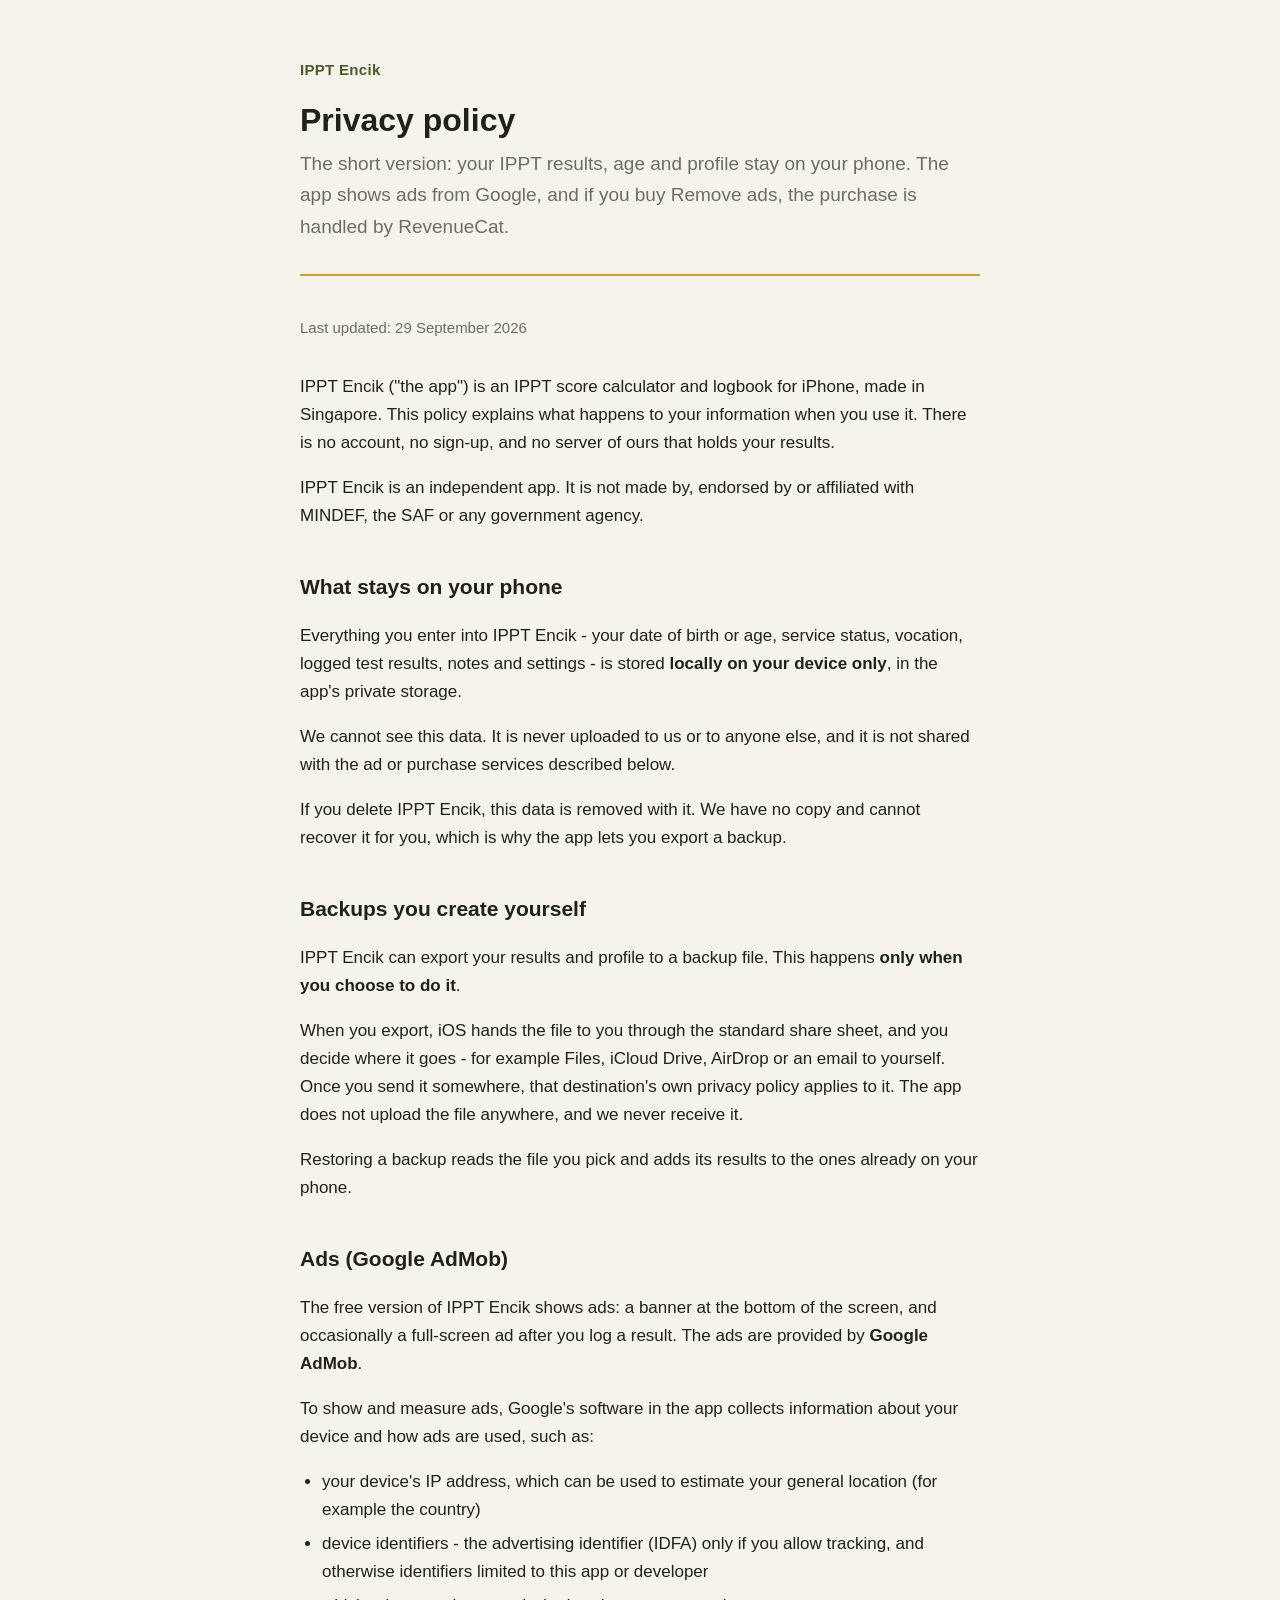
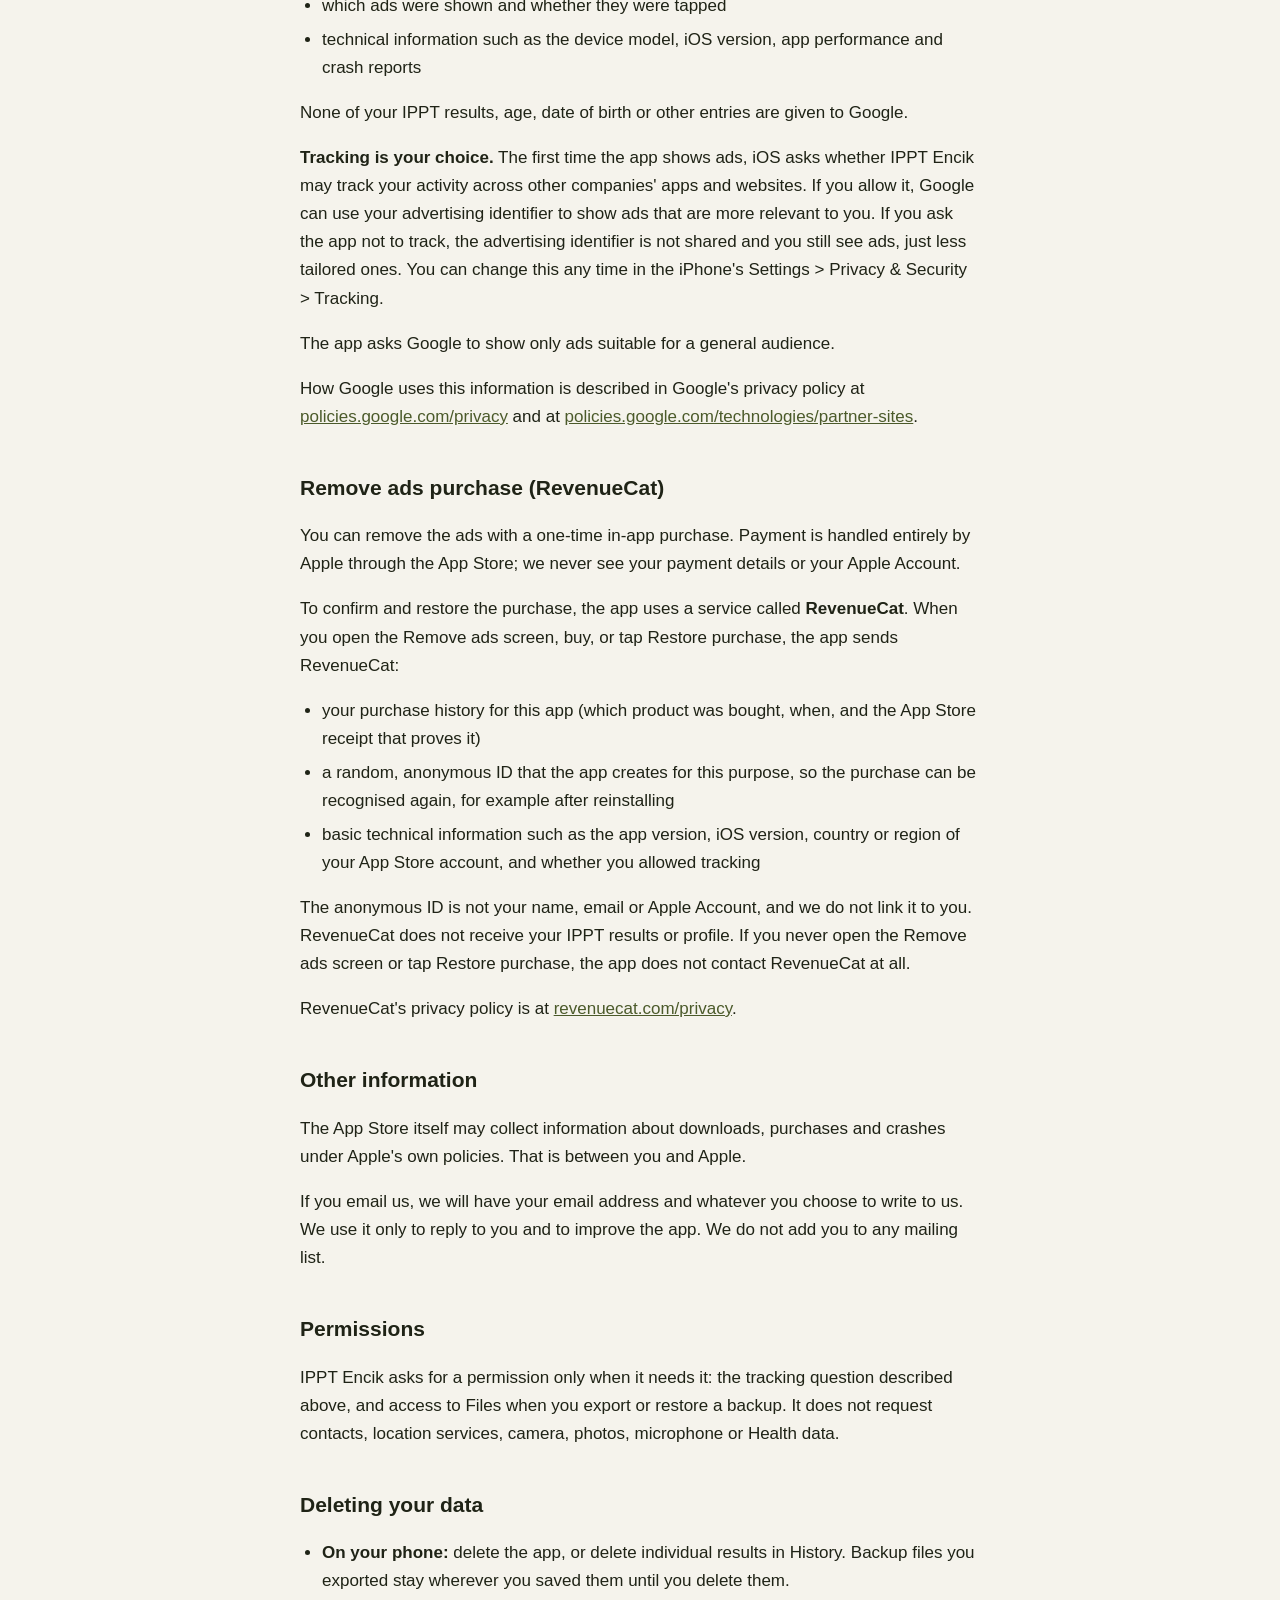
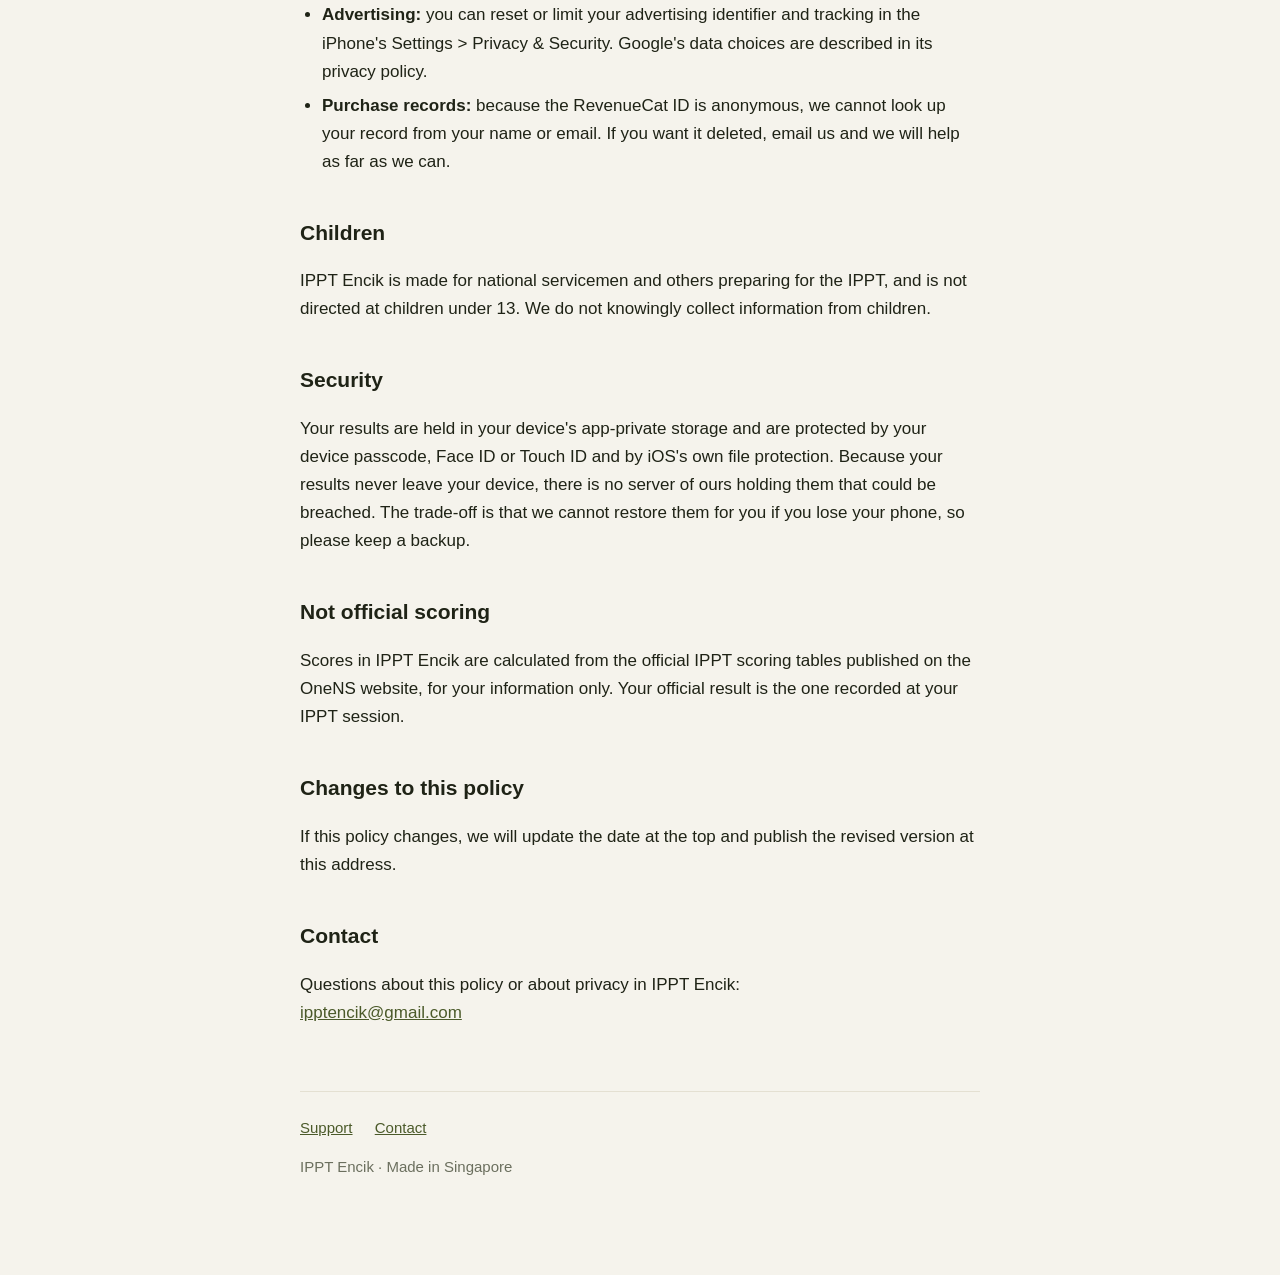
==== privacy.html @ 118f2965 "IPPT Encik support and privacy pages" ====
<!doctype html>
<html lang="en">
<head>
<meta charset="utf-8">
<meta name="viewport" content="width=device-width, initial-scale=1">
<title>IPPT Encik - Privacy policy</title>
<meta name="description" content="Your IPPT results stay on your phone. IPPT Encik has no account. Ads are served by Google AdMob and purchases are handled by RevenueCat.">
<link rel="stylesheet" href="style.css">
</head>
<body>
<div class="wrap">

<header>
  <a class="mark" href="./">IPPT Encik</a>
  <h1>Privacy policy</h1>
  <p class="lede">The short version: your IPPT results, age and profile stay on your phone. The app shows ads from Google, and if you buy Remove ads, the purchase is handled by RevenueCat.</p>
</header>

<p class="updated">Last updated: 29 September 2026</p>

<p>IPPT Encik ("the app") is an IPPT score calculator and logbook for iPhone, made in Singapore. This policy explains what happens to your information when you use it. There is no account, no sign-up, and no server of ours that holds your results.</p>

<p>IPPT Encik is an independent app. It is not made by, endorsed by or affiliated with MINDEF, the SAF or any government agency.</p>

<h2>What stays on your phone</h2>
<p>Everything you enter into IPPT Encik - your date of birth or age, service status, vocation, logged test results, notes and settings - is stored <strong>locally on your device only</strong>, in the app's private storage.</p>
<p>We cannot see this data. It is never uploaded to us or to anyone else, and it is not shared with the ad or purchase services described below.</p>
<p>If you delete IPPT Encik, this data is removed with it. We have no copy and cannot recover it for you, which is why the app lets you export a backup.</p>

<h2>Backups you create yourself</h2>
<p>IPPT Encik can export your results and profile to a backup file. This happens <strong>only when you choose to do it</strong>.</p>
<p>When you export, iOS hands the file to you through the standard share sheet, and you decide where it goes - for example Files, iCloud Drive, AirDrop or an email to yourself. Once you send it somewhere, that destination's own privacy policy applies to it. The app does not upload the file anywhere, and we never receive it.</p>
<p>Restoring a backup reads the file you pick and adds its results to the ones already on your phone.</p>

<h2>Ads (Google AdMob)</h2>
<p>The free version of IPPT Encik shows ads: a banner at the bottom of the screen, and occasionally a full-screen ad after you log a result. The ads are provided by <strong>Google AdMob</strong>.</p>
<p>To show and measure ads, Google's software in the app collects information about your device and how ads are used, such as:</p>
<ul>
  <li>your device's IP address, which can be used to estimate your general location (for example the country)</li>
  <li>device identifiers - the advertising identifier (IDFA) only if you allow tracking, and otherwise identifiers limited to this app or developer</li>
  <li>which ads were shown and whether they were tapped</li>
  <li>technical information such as the device model, iOS version, app performance and crash reports</li>
</ul>
<p>None of your IPPT results, age, date of birth or other entries are given to Google.</p>
<p><strong>Tracking is your choice.</strong> The first time the app shows ads, iOS asks whether IPPT Encik may track your activity across other companies' apps and websites. If you allow it, Google can use your advertising identifier to show ads that are more relevant to you. If you ask the app not to track, the advertising identifier is not shared and you still see ads, just less tailored ones. You can change this any time in the iPhone's Settings &gt; Privacy &amp; Security &gt; Tracking.</p>
<p>The app asks Google to show only ads suitable for a general audience.</p>
<p>How Google uses this information is described in Google's privacy policy at <a href="https://policies.google.com/privacy">policies.google.com/privacy</a> and at <a href="https://policies.google.com/technologies/partner-sites">policies.google.com/technologies/partner-sites</a>.</p>

<h2>Remove ads purchase (RevenueCat)</h2>
<p>You can remove the ads with a one-time in-app purchase. Payment is handled entirely by Apple through the App Store; we never see your payment details or your Apple Account.</p>
<p>To confirm and restore the purchase, the app uses a service called <strong>RevenueCat</strong>. When you open the Remove ads screen, buy, or tap Restore purchase, the app sends RevenueCat:</p>
<ul>
  <li>your purchase history for this app (which product was bought, when, and the App Store receipt that proves it)</li>
  <li>a random, anonymous ID that the app creates for this purpose, so the purchase can be recognised again, for example after reinstalling</li>
  <li>basic technical information such as the app version, iOS version, country or region of your App Store account, and whether you allowed tracking</li>
</ul>
<p>The anonymous ID is not your name, email or Apple Account, and we do not link it to you. RevenueCat does not receive your IPPT results or profile. If you never open the Remove ads screen or tap Restore purchase, the app does not contact RevenueCat at all.</p>
<p>RevenueCat's privacy policy is at <a href="https://www.revenuecat.com/privacy">revenuecat.com/privacy</a>.</p>

<h2>Other information</h2>
<p>The App Store itself may collect information about downloads, purchases and crashes under Apple's own policies. That is between you and Apple.</p>
<p>If you email us, we will have your email address and whatever you choose to write to us. We use it only to reply to you and to improve the app. We do not add you to any mailing list.</p>

<h2>Permissions</h2>
<p>IPPT Encik asks for a permission only when it needs it: the tracking question described above, and access to Files when you export or restore a backup. It does not request contacts, location services, camera, photos, microphone or Health data.</p>

<h2>Deleting your data</h2>
<ul>
  <li><strong>On your phone:</strong> delete the app, or delete individual results in History. Backup files you exported stay wherever you saved them until you delete them.</li>
  <li><strong>Advertising:</strong> you can reset or limit your advertising identifier and tracking in the iPhone's Settings &gt; Privacy &amp; Security. Google's data choices are described in its privacy policy.</li>
  <li><strong>Purchase records:</strong> because the RevenueCat ID is anonymous, we cannot look up your record from your name or email. If you want it deleted, email us and we will help as far as we can.</li>
</ul>

<h2>Children</h2>
<p>IPPT Encik is made for national servicemen and others preparing for the IPPT, and is not directed at children under 13. We do not knowingly collect information from children.</p>

<h2>Security</h2>
<p>Your results are held in your device's app-private storage and are protected by your device passcode, Face ID or Touch ID and by iOS's own file protection. Because your results never leave your device, there is no server of ours holding them that could be breached. The trade-off is that we cannot restore them for you if you lose your phone, so please keep a backup.</p>

<h2>Not official scoring</h2>
<p>Scores in IPPT Encik are calculated from the official IPPT scoring tables published on the OneNS website, for your information only. Your official result is the one recorded at your IPPT session.</p>

<h2>Changes to this policy</h2>
<p>If this policy changes, we will update the date at the top and publish the revised version at this address.</p>

<h2>Contact</h2>
<p>Questions about this policy or about privacy in IPPT Encik:<br>
<a href="mailto:ipptencik@gmail.com">ipptencik@gmail.com</a></p>

<footer>
  <a href="./">Support</a>
  <a href="mailto:ipptencik@gmail.com">Contact</a>
  <p>IPPT Encik · Made in Singapore</p>
</footer>

</div>
</body>
</html>
---- style.css ----
:root {
  --brand: #4b5a2a;
  --accent: #c9a227;
  --ink: #1f2316;
  --ink-muted: #6b6f5e;
  --page-bg: #f5f3ec;
  --card-bg: #ffffff;
  --border: #e4e0d2;
}

* { box-sizing: border-box; }

body {
  margin: 0;
  padding: 0 20px 80px;
  background: var(--page-bg);
  color: var(--ink);
  font: 400 17px/1.65 -apple-system, BlinkMacSystemFont, "Segoe UI", Roboto, sans-serif;
  -webkit-text-size-adjust: 100%;
}

.wrap { max-width: 680px; margin: 0 auto; }

header {
  padding: 56px 0 32px;
  border-bottom: 2px solid var(--accent);
  margin-bottom: 40px;
}

.mark {
  display: inline-block;
  font-weight: 600;
  font-size: 15px;
  letter-spacing: 0.02em;
  color: var(--brand);
  text-decoration: none;
}

h1 { font-size: 32px; line-height: 1.25; font-weight: 600; margin: 16px 0 8px; }
h2 { font-size: 21px; font-weight: 600; margin: 40px 0 12px; }
h3 { font-size: 17px; font-weight: 600; margin: 28px 0 6px; }

.lede { font-size: 19px; color: var(--ink-muted); margin: 0; }
.updated { font-size: 15px; color: var(--ink-muted); margin: 0 0 32px; }

a { color: var(--brand); }

.card {
  background: var(--card-bg);
  border: 1px solid var(--border);
  border-radius: 14px;
  padding: 24px 28px;
  margin: 32px 0;
}

.card h3:first-child { margin-top: 0; }

table { width: 100%; border-collapse: collapse; font-size: 15px; margin: 12px 0; }
th, td { text-align: left; vertical-align: top; padding: 8px 10px 8px 0; border-bottom: 1px solid var(--border); }
th { font-weight: 600; }

ul { padding-left: 22px; }
li { margin: 6px 0; }

footer {
  margin-top: 64px;
  padding-top: 24px;
  border-top: 1px solid var(--border);
  font-size: 15px;
  color: var(--ink-muted);
}

footer a { margin-right: 18px; }

@media (prefers-color-scheme: dark) {
  :root {
    --ink: #ecebe3;
    --ink-muted: #a5a796;
    --page-bg: #151812;
    --card-bg: #1f231a;
    --border: #33382a;
    --brand: #c2cf94;
  }
}

@media (max-width: 520px) {
  h1 { font-size: 27px; }
  .card { padding: 20px; }
  header { padding-top: 36px; }
  table { font-size: 14px; }
}
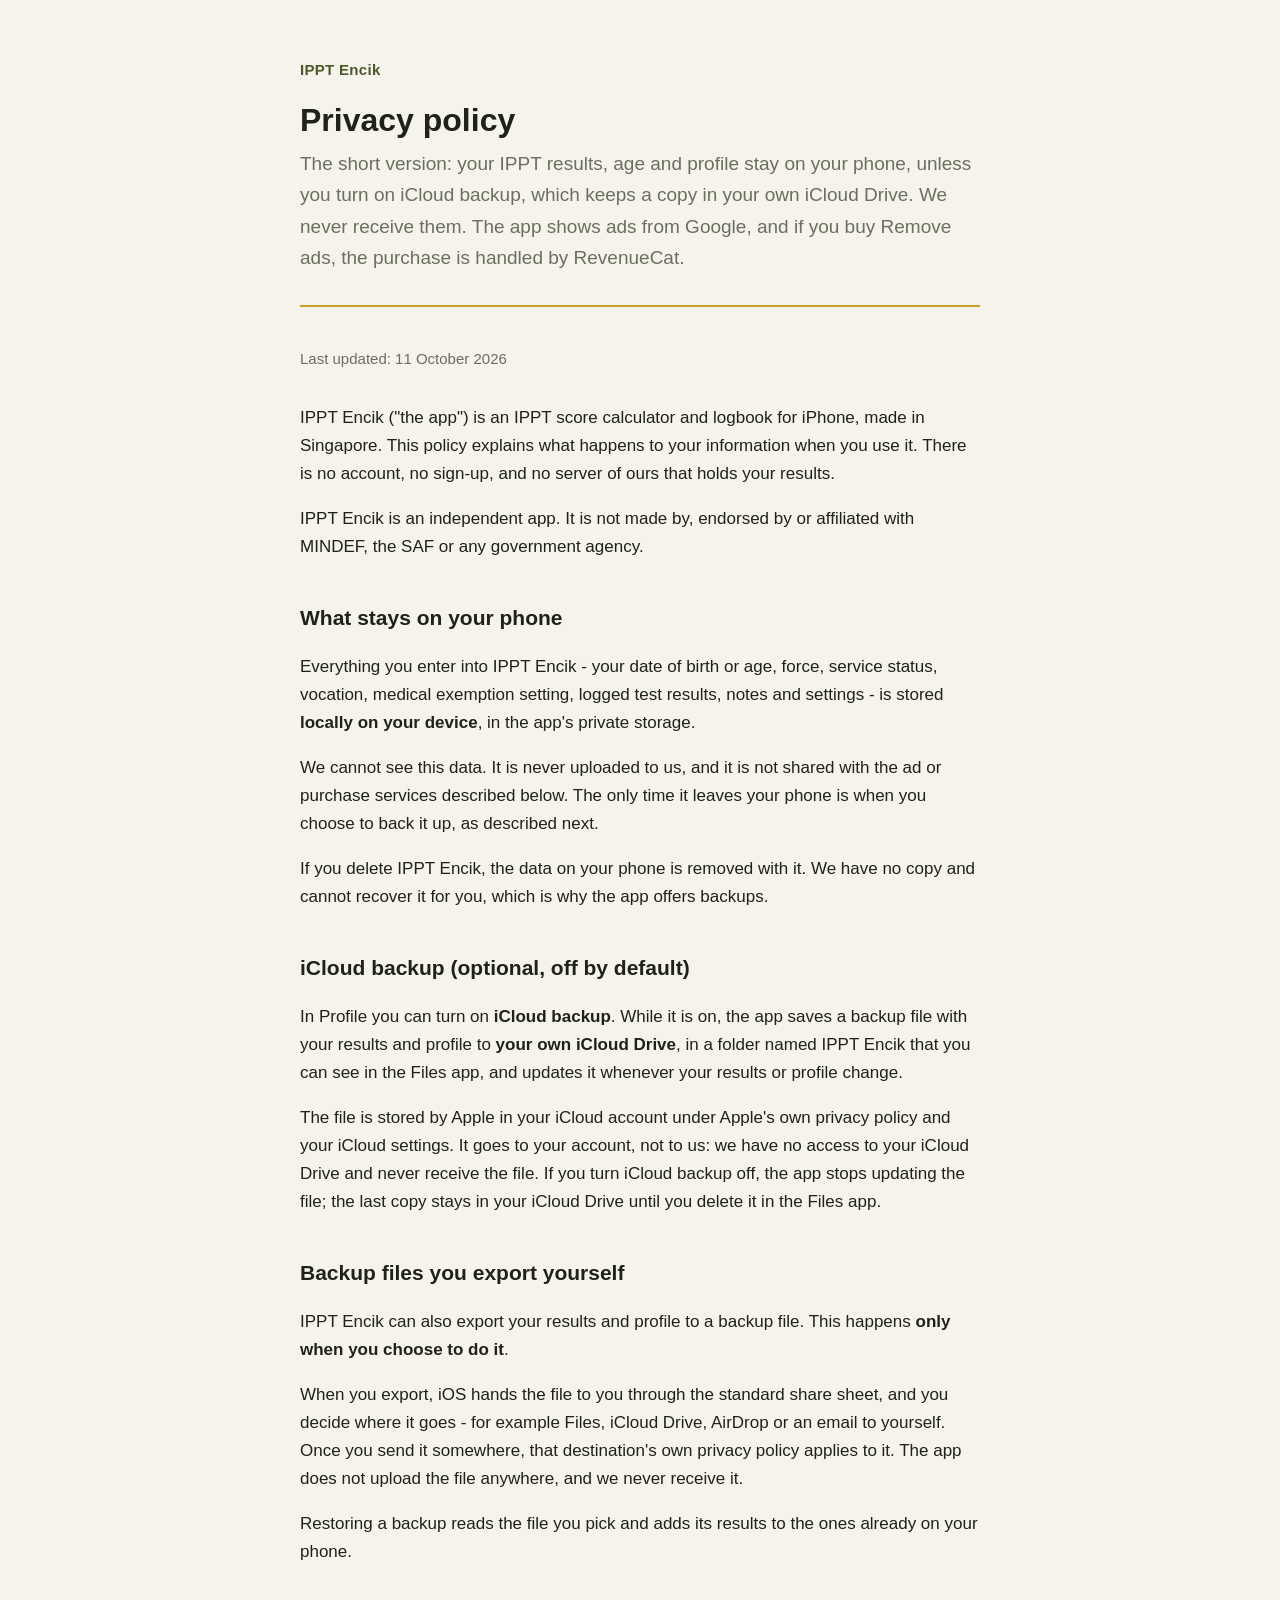
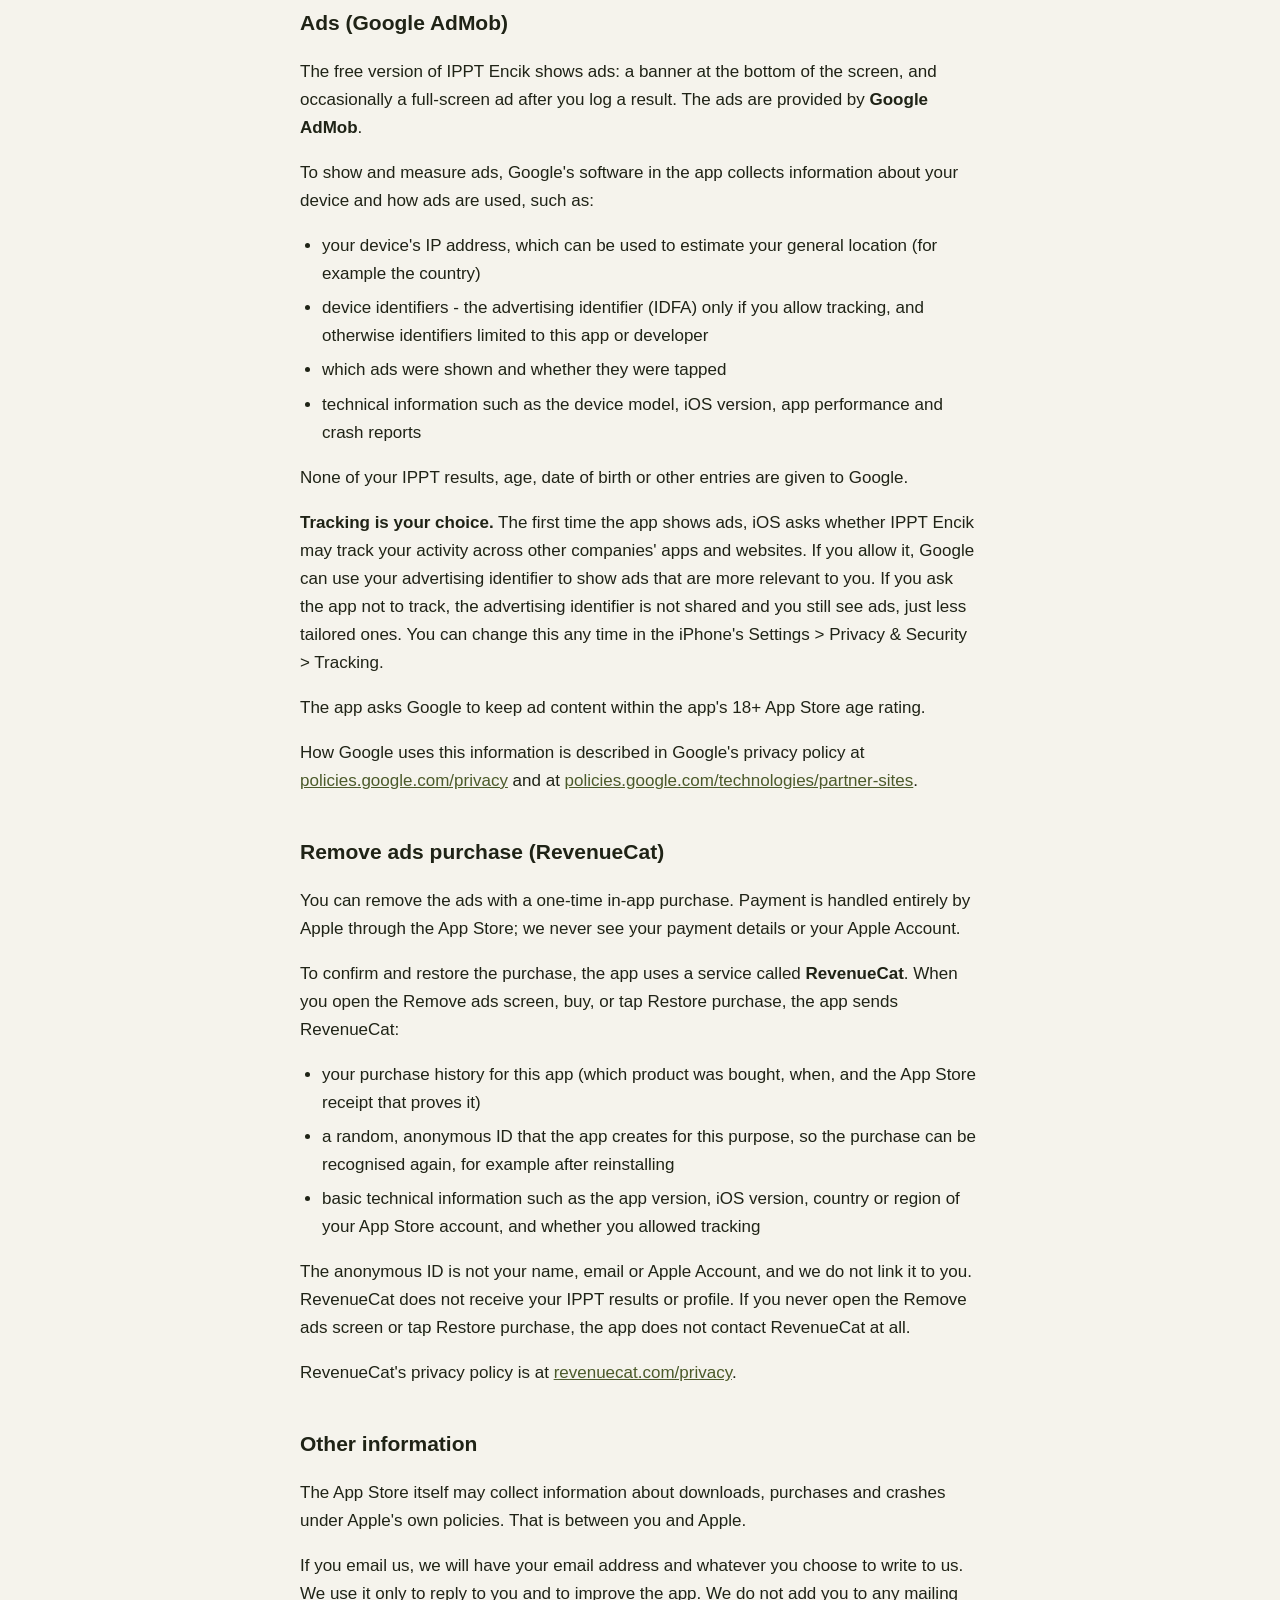
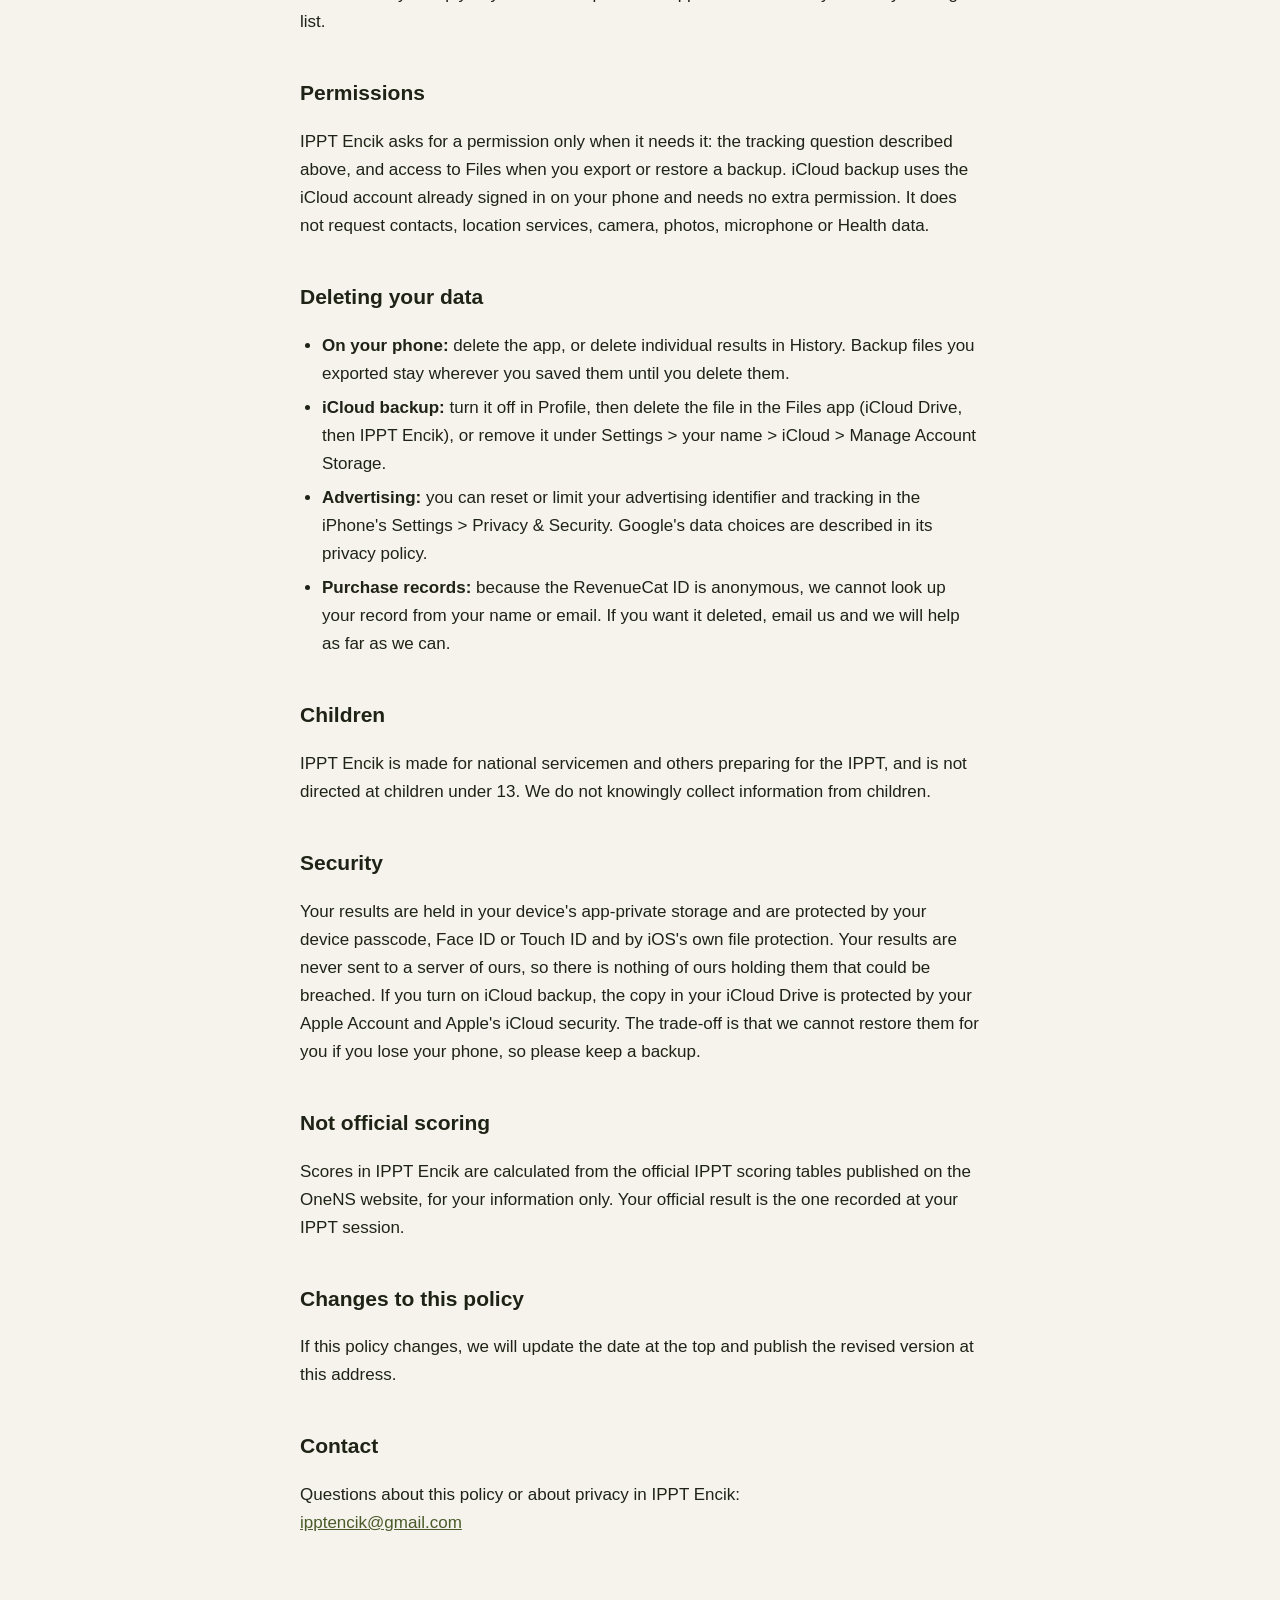
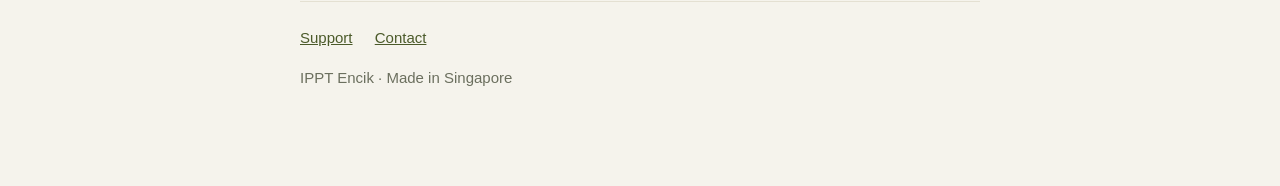
==== commit 585e91a9: "Support FAQ + privacy policy for 1.1 (SPF/SCDF, medical exemption, iCloud backup) Publish (merge to " ====
--- a/privacy.html
+++ b/privacy.html
@@ -13,22 +13,26 @@
 <header>
   <a class="mark" href="./">IPPT Encik</a>
   <h1>Privacy policy</h1>
-  <p class="lede">The short version: your IPPT results, age and profile stay on your phone. The app shows ads from Google, and if you buy Remove ads, the purchase is handled by RevenueCat.</p>
+  <p class="lede">The short version: your IPPT results, age and profile stay on your phone, unless you turn on iCloud backup, which keeps a copy in your own iCloud Drive. We never receive them. The app shows ads from Google, and if you buy Remove ads, the purchase is handled by RevenueCat.</p>
 </header>
 
-<p class="updated">Last updated: 29 September 2026</p>
+<p class="updated">Last updated: 11 October 2026</p>
 
 <p>IPPT Encik ("the app") is an IPPT score calculator and logbook for iPhone, made in Singapore. This policy explains what happens to your information when you use it. There is no account, no sign-up, and no server of ours that holds your results.</p>
 
 <p>IPPT Encik is an independent app. It is not made by, endorsed by or affiliated with MINDEF, the SAF or any government agency.</p>
 
 <h2>What stays on your phone</h2>
-<p>Everything you enter into IPPT Encik - your date of birth or age, service status, vocation, logged test results, notes and settings - is stored <strong>locally on your device only</strong>, in the app's private storage.</p>
-<p>We cannot see this data. It is never uploaded to us or to anyone else, and it is not shared with the ad or purchase services described below.</p>
-<p>If you delete IPPT Encik, this data is removed with it. We have no copy and cannot recover it for you, which is why the app lets you export a backup.</p>
+<p>Everything you enter into IPPT Encik - your date of birth or age, force, service status, vocation, medical exemption setting, logged test results, notes and settings - is stored <strong>locally on your device</strong>, in the app's private storage.</p>
+<p>We cannot see this data. It is never uploaded to us, and it is not shared with the ad or purchase services described below. The only time it leaves your phone is when you choose to back it up, as described next.</p>
+<p>If you delete IPPT Encik, the data on your phone is removed with it. We have no copy and cannot recover it for you, which is why the app offers backups.</p>
 
-<h2>Backups you create yourself</h2>
-<p>IPPT Encik can export your results and profile to a backup file. This happens <strong>only when you choose to do it</strong>.</p>
+<h2>iCloud backup (optional, off by default)</h2>
+<p>In Profile you can turn on <strong>iCloud backup</strong>. While it is on, the app saves a backup file with your results and profile to <strong>your own iCloud Drive</strong>, in a folder named IPPT Encik that you can see in the Files app, and updates it whenever your results or profile change.</p>
+<p>The file is stored by Apple in your iCloud account under Apple's own privacy policy and your iCloud settings. It goes to your account, not to us: we have no access to your iCloud Drive and never receive the file. If you turn iCloud backup off, the app stops updating the file; the last copy stays in your iCloud Drive until you delete it in the Files app.</p>
+
+<h2>Backup files you export yourself</h2>
+<p>IPPT Encik can also export your results and profile to a backup file. This happens <strong>only when you choose to do it</strong>.</p>
 <p>When you export, iOS hands the file to you through the standard share sheet, and you decide where it goes - for example Files, iCloud Drive, AirDrop or an email to yourself. Once you send it somewhere, that destination's own privacy policy applies to it. The app does not upload the file anywhere, and we never receive it.</p>
 <p>Restoring a backup reads the file you pick and adds its results to the ones already on your phone.</p>
 
@@ -43,7 +47,7 @@
 </ul>
 <p>None of your IPPT results, age, date of birth or other entries are given to Google.</p>
 <p><strong>Tracking is your choice.</strong> The first time the app shows ads, iOS asks whether IPPT Encik may track your activity across other companies' apps and websites. If you allow it, Google can use your advertising identifier to show ads that are more relevant to you. If you ask the app not to track, the advertising identifier is not shared and you still see ads, just less tailored ones. You can change this any time in the iPhone's Settings &gt; Privacy &amp; Security &gt; Tracking.</p>
-<p>The app asks Google to show only ads suitable for a general audience.</p>
+<p>The app asks Google to keep ad content within the app's 18+ App Store age rating.</p>
 <p>How Google uses this information is described in Google's privacy policy at <a href="https://policies.google.com/privacy">policies.google.com/privacy</a> and at <a href="https://policies.google.com/technologies/partner-sites">policies.google.com/technologies/partner-sites</a>.</p>
 
 <h2>Remove ads purchase (RevenueCat)</h2>
@@ -62,11 +66,12 @@
 <p>If you email us, we will have your email address and whatever you choose to write to us. We use it only to reply to you and to improve the app. We do not add you to any mailing list.</p>
 
 <h2>Permissions</h2>
-<p>IPPT Encik asks for a permission only when it needs it: the tracking question described above, and access to Files when you export or restore a backup. It does not request contacts, location services, camera, photos, microphone or Health data.</p>
+<p>IPPT Encik asks for a permission only when it needs it: the tracking question described above, and access to Files when you export or restore a backup. iCloud backup uses the iCloud account already signed in on your phone and needs no extra permission. It does not request contacts, location services, camera, photos, microphone or Health data.</p>
 
 <h2>Deleting your data</h2>
 <ul>
   <li><strong>On your phone:</strong> delete the app, or delete individual results in History. Backup files you exported stay wherever you saved them until you delete them.</li>
+  <li><strong>iCloud backup:</strong> turn it off in Profile, then delete the file in the Files app (iCloud Drive, then IPPT Encik), or remove it under Settings &gt; your name &gt; iCloud &gt; Manage Account Storage.</li>
   <li><strong>Advertising:</strong> you can reset or limit your advertising identifier and tracking in the iPhone's Settings &gt; Privacy &amp; Security. Google's data choices are described in its privacy policy.</li>
   <li><strong>Purchase records:</strong> because the RevenueCat ID is anonymous, we cannot look up your record from your name or email. If you want it deleted, email us and we will help as far as we can.</li>
 </ul>
@@ -75,7 +80,7 @@
 <p>IPPT Encik is made for national servicemen and others preparing for the IPPT, and is not directed at children under 13. We do not knowingly collect information from children.</p>
 
 <h2>Security</h2>
-<p>Your results are held in your device's app-private storage and are protected by your device passcode, Face ID or Touch ID and by iOS's own file protection. Because your results never leave your device, there is no server of ours holding them that could be breached. The trade-off is that we cannot restore them for you if you lose your phone, so please keep a backup.</p>
+<p>Your results are held in your device's app-private storage and are protected by your device passcode, Face ID or Touch ID and by iOS's own file protection. Your results are never sent to a server of ours, so there is nothing of ours holding them that could be breached. If you turn on iCloud backup, the copy in your iCloud Drive is protected by your Apple Account and Apple's iCloud security. The trade-off is that we cannot restore them for you if you lose your phone, so please keep a backup.</p>
 
 <h2>Not official scoring</h2>
 <p>Scores in IPPT Encik are calculated from the official IPPT scoring tables published on the OneNS website, for your information only. Your official result is the one recorded at your IPPT session.</p>
